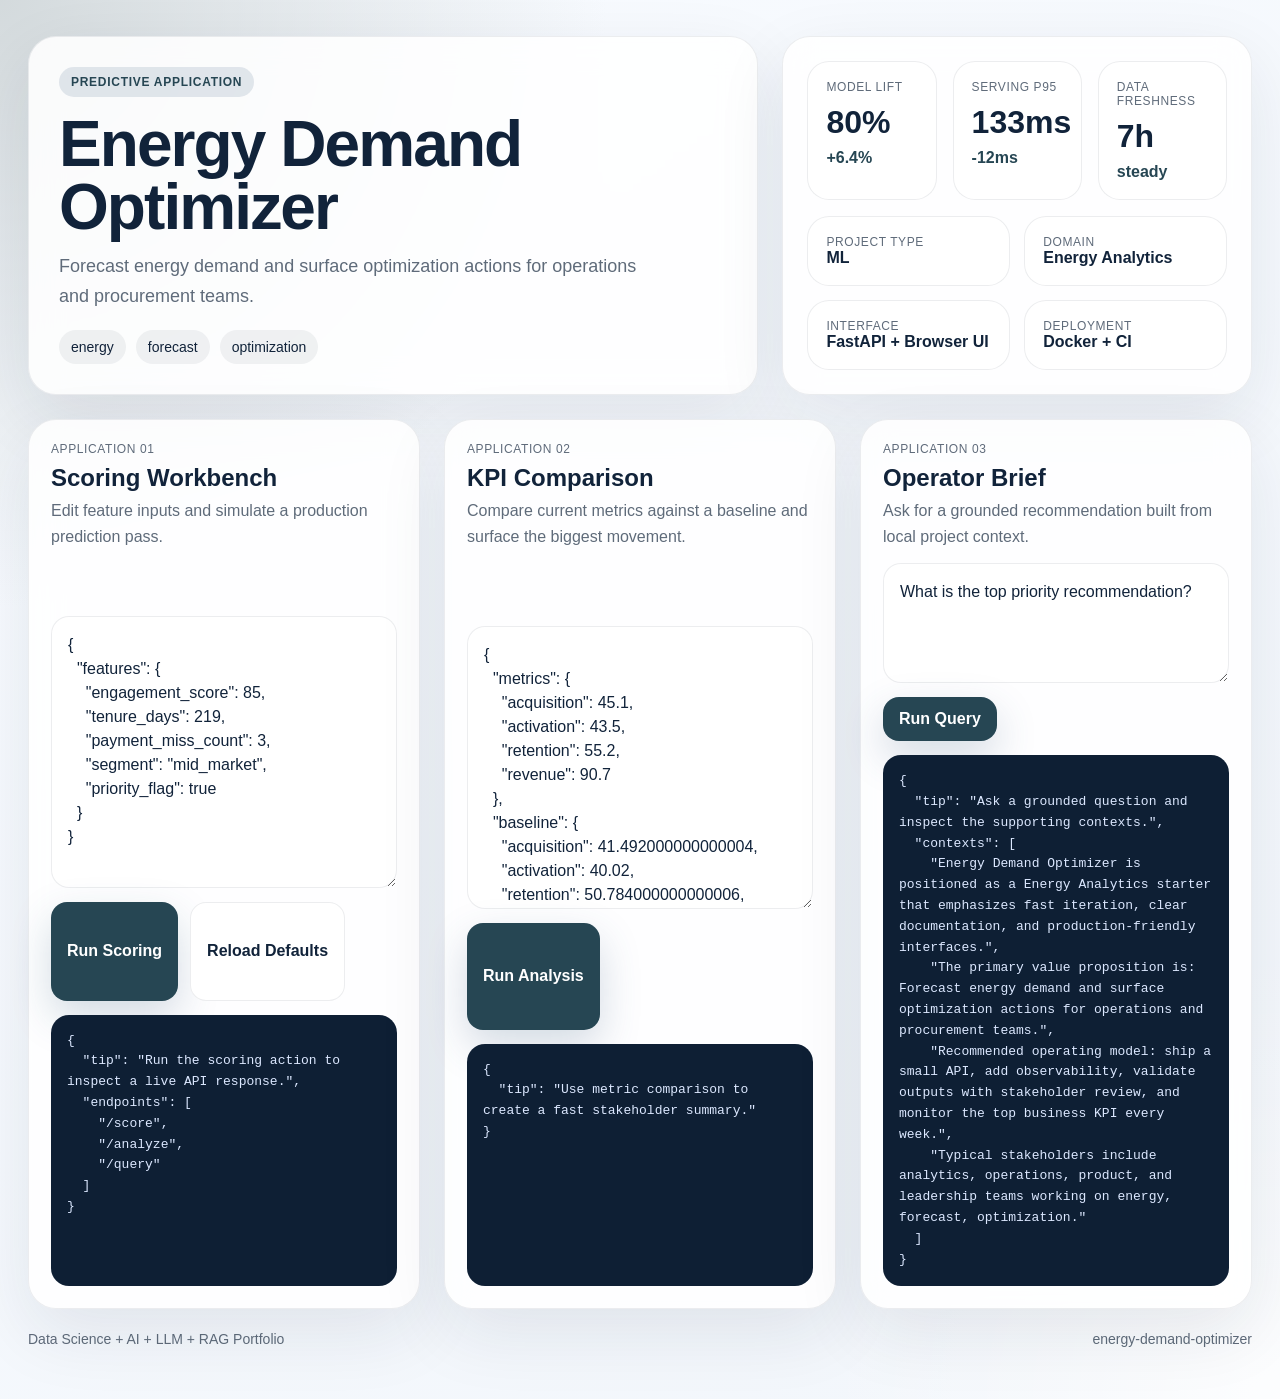
==== src/app/web/index.html @ 28c8a123 "Publish production-ready portfolio project" ====
<!doctype html>
        <html lang="en">
        <head>
          <meta charset="utf-8">
          <meta name="viewport" content="width=device-width, initial-scale=1">
          <title>Energy Demand Optimizer</title>
          <link rel="stylesheet" href="./styles.css">
          <style>:root { --accent: #264653; }</style>
        </head>
        <body>
          <div class="page">
            <section class="hero">
              <div class="panel hero-copy">
                <span class="eyebrow">Predictive Application</span>
                <h1 id="project-title">Energy Demand Optimizer</h1>
                <p id="project-summary" class="lead">Forecast energy demand and surface optimization actions for operations and procurement teams.</p>
                <ul id="project-tags" class="tag-list">
                  <li>energy</li><li>forecast</li><li>optimization</li>
                </ul>
              </div>
              <div class="panel hero-side">
                <div class="metric-grid">
                  <article class='card'><span>Model Lift</span><strong>80%</strong><em>+6.4%</em></article>
<article class='card'><span>Serving P95</span><strong>133ms</strong><em>-12ms</em></article>
<article class='card'><span>Data Freshness</span><strong>7h</strong><em>steady</em></article>
                </div>
                <div class="mini-grid">
                  <article class='mini-card'><span>Project Type</span><strong>ML</strong></article><article class='mini-card'><span>Domain</span><strong>Energy Analytics</strong></article><article class='mini-card'><span>Interface</span><strong>FastAPI + Browser UI</strong></article><article class='mini-card'><span>Deployment</span><strong>Docker + CI</strong></article>
                </div>
              </div>
            </section>
            <section class="app-grid">
              <article class="panel module">
                <div class="module-header">
                  <span>Application 01</span>
                  <h2>Scoring Workbench</h2>
                  <p>Edit feature inputs and simulate a production prediction pass.</p>
                </div>
                <textarea id="score-input"></textarea>
                <div class="button-row">
                  <button id="run-score">Run Scoring</button>
                  <button id="load-defaults" class="secondary" type="button">Reload Defaults</button>
                </div>
                <pre id="score-output"></pre>
              </article>
              <article class="panel module">
                <div class="module-header">
                  <span>Application 02</span>
                  <h2>KPI Comparison</h2>
                  <p>Compare current metrics against a baseline and surface the biggest movement.</p>
                </div>
                <textarea id="analyze-input"></textarea>
                <div class="button-row">
                  <button id="run-analyze">Run Analysis</button>
                </div>
                <pre id="analyze-output"></pre>
              </article>
              <article class="panel module">
                <div class="module-header">
                  <span>Application 03</span>
                  <h2>Operator Brief</h2>
                  <p>Ask for a grounded recommendation built from local project context.</p>
                </div>
                <textarea id="query-input" class="query-input"></textarea>
                <div class="button-row">
                  <button id="run-query">Run Query</button>
                </div>
                <pre id="query-output"></pre>
              </article>
            </section>
            <footer class="footer">
              <span>Data Science + AI + LLM + RAG Portfolio</span>
              <span>energy-demand-optimizer</span>
            </footer>
          </div>
          <script id="bootstrap-data" type="application/json">{"project": {"slug": "energy-demand-optimizer", "title": "Energy Demand Optimizer", "project_type": "ml", "domain": "Energy Analytics", "summary": "Forecast energy demand and surface optimization actions for operations and procurement teams.", "tags": ["energy", "forecast", "optimization"]}, "sample_features": {"engagement_score": 85, "tenure_days": 219, "payment_miss_count": 3, "segment": "mid_market", "priority_flag": true}, "sample_metrics": {"acquisition": 45.1, "activation": 43.5, "retention": 55.2, "revenue": 90.7}, "sample_query": "What is the top priority recommendation?", "knowledge_base": ["Energy Demand Optimizer is positioned as a Energy Analytics starter that emphasizes fast iteration, clear documentation, and production-friendly interfaces.", "The primary value proposition is: Forecast energy demand and surface optimization actions for operations and procurement teams.", "Recommended operating model: ship a small API, add observability, validate outputs with stakeholder review, and monitor the top business KPI every week.", "Typical stakeholders include analytics, operations, product, and leadership teams working on energy, forecast, optimization."], "dashboard_metrics": [{"label": "Model Lift", "value": "80%", "delta": "+6.4%"}, {"label": "Serving P95", "value": "133ms", "delta": "-12ms"}, {"label": "Data Freshness", "value": "7h", "delta": "steady"}]}</script>
          <script src="./app.js"></script>
        </body>
        </html>
---- src/app/web/styles.css ----
:root {
  --accent: #3d5a80;
  --accent-soft: rgba(61, 90, 128, 0.14);
  --bg: #f2f6fb;
  --card: rgba(255, 255, 255, 0.86);
  --line: rgba(16, 32, 51, 0.08);
  --ink: #11233a;
  --muted: #5f6b7a;
  --success: #2a9d8f;
}
* { box-sizing: border-box; }
html, body { margin: 0; min-height: 100%; }
body {
  font-family: "Avenir Next", "Segoe UI", sans-serif;
  color: var(--ink);
  background:
    radial-gradient(circle at top left, color-mix(in srgb, var(--accent) 20%, white), transparent 32%),
    radial-gradient(circle at bottom right, rgba(255,255,255,0.82), transparent 24%),
    linear-gradient(145deg, #f8fbff, var(--bg));
}
.page {
  max-width: 1320px;
  margin: 0 auto;
  padding: 36px 28px 52px;
}
.hero {
  display: grid;
  grid-template-columns: 1.4fr 0.9fr;
  gap: 24px;
  margin-bottom: 24px;
}
.panel {
  background: var(--card);
  border: 1px solid var(--line);
  border-radius: 28px;
  box-shadow: 0 24px 70px rgba(17, 35, 58, 0.09);
  backdrop-filter: blur(16px);
}
.hero-copy {
  padding: 30px;
}
.eyebrow {
  display: inline-flex;
  align-items: center;
  gap: 8px;
  padding: 8px 12px;
  background: var(--accent-soft);
  color: var(--accent);
  border-radius: 999px;
  text-transform: uppercase;
  letter-spacing: 0.06em;
  font-size: 12px;
  font-weight: 700;
}
h1 {
  margin: 16px 0 14px;
  font-size: clamp(2.2rem, 5vw, 4rem);
  line-height: 0.98;
  letter-spacing: -0.03em;
}
.lead {
  font-size: 18px;
  line-height: 1.65;
  color: var(--muted);
  max-width: 60ch;
  margin: 0;
}
.tag-list {
  display: flex;
  flex-wrap: wrap;
  gap: 10px;
  list-style: none;
  margin: 18px 0 0;
  padding: 0;
}
.tag-list li {
  padding: 9px 12px;
  border-radius: 999px;
  background: rgba(17, 35, 58, 0.06);
  color: var(--ink);
  font-size: 14px;
}
.hero-side {
  padding: 24px;
  display: grid;
  gap: 16px;
  align-content: space-between;
}
.metric-grid {
  display: grid;
  grid-template-columns: repeat(3, minmax(0, 1fr));
  gap: 16px;
}
.metric-card,
.mini-card,
.card {
  background: white;
  border: 1px solid var(--line);
  border-radius: 22px;
  padding: 18px;
}
.metric-card span,
.card span,
.mini-card span,
.module-header span {
  display: block;
  color: var(--muted);
  text-transform: uppercase;
  letter-spacing: 0.05em;
  font-size: 12px;
}
.metric-card strong,
.card strong {
  display: block;
  font-size: 32px;
  margin-top: 10px;
}
.metric-card em,
.card em {
  display: inline-block;
  margin-top: 8px;
  font-style: normal;
  color: var(--accent);
  font-weight: 700;
}
.mini-grid {
  display: grid;
  grid-template-columns: repeat(2, minmax(0, 1fr));
  gap: 14px;
}
.app-grid {
  display: grid;
  grid-template-columns: repeat(3, minmax(0, 1fr));
  gap: 24px;
}
.module {
  padding: 22px;
  display: grid;
  gap: 14px;
}
.module-header h2 {
  margin: 8px 0 6px;
  font-size: 24px;
}
.module-header p {
  margin: 0;
  color: var(--muted);
  line-height: 1.6;
}
textarea, input, button {
  font: inherit;
}
textarea {
  width: 100%;
  min-height: 220px;
  resize: vertical;
  border: 1px solid var(--line);
  border-radius: 18px;
  padding: 16px;
  background: rgba(255,255,255,0.92);
  color: var(--ink);
  line-height: 1.5;
}
.query-input {
  min-height: 120px;
}
button {
  border: 0;
  border-radius: 16px;
  background: var(--accent);
  color: white;
  padding: 13px 16px;
  font-weight: 700;
  cursor: pointer;
  box-shadow: 0 16px 40px rgba(61, 90, 128, 0.22);
}
button.secondary {
  background: white;
  color: var(--ink);
  border: 1px solid var(--line);
  box-shadow: none;
}
.button-row {
  display: flex;
  gap: 12px;
  flex-wrap: wrap;
}
pre {
  margin: 0;
  white-space: pre-wrap;
  word-break: break-word;
  background: #0e1f34;
  color: #dce8ff;
  border-radius: 18px;
  padding: 16px;
  min-height: 180px;
  font-size: 13px;
  line-height: 1.6;
  overflow: auto;
}
.footer {
  display: flex;
  justify-content: space-between;
  margin-top: 22px;
  color: var(--muted);
  font-size: 14px;
}
@media (max-width: 1080px) {
  .hero, .app-grid { grid-template-columns: 1fr; }
  .metric-grid { grid-template-columns: 1fr; }
}
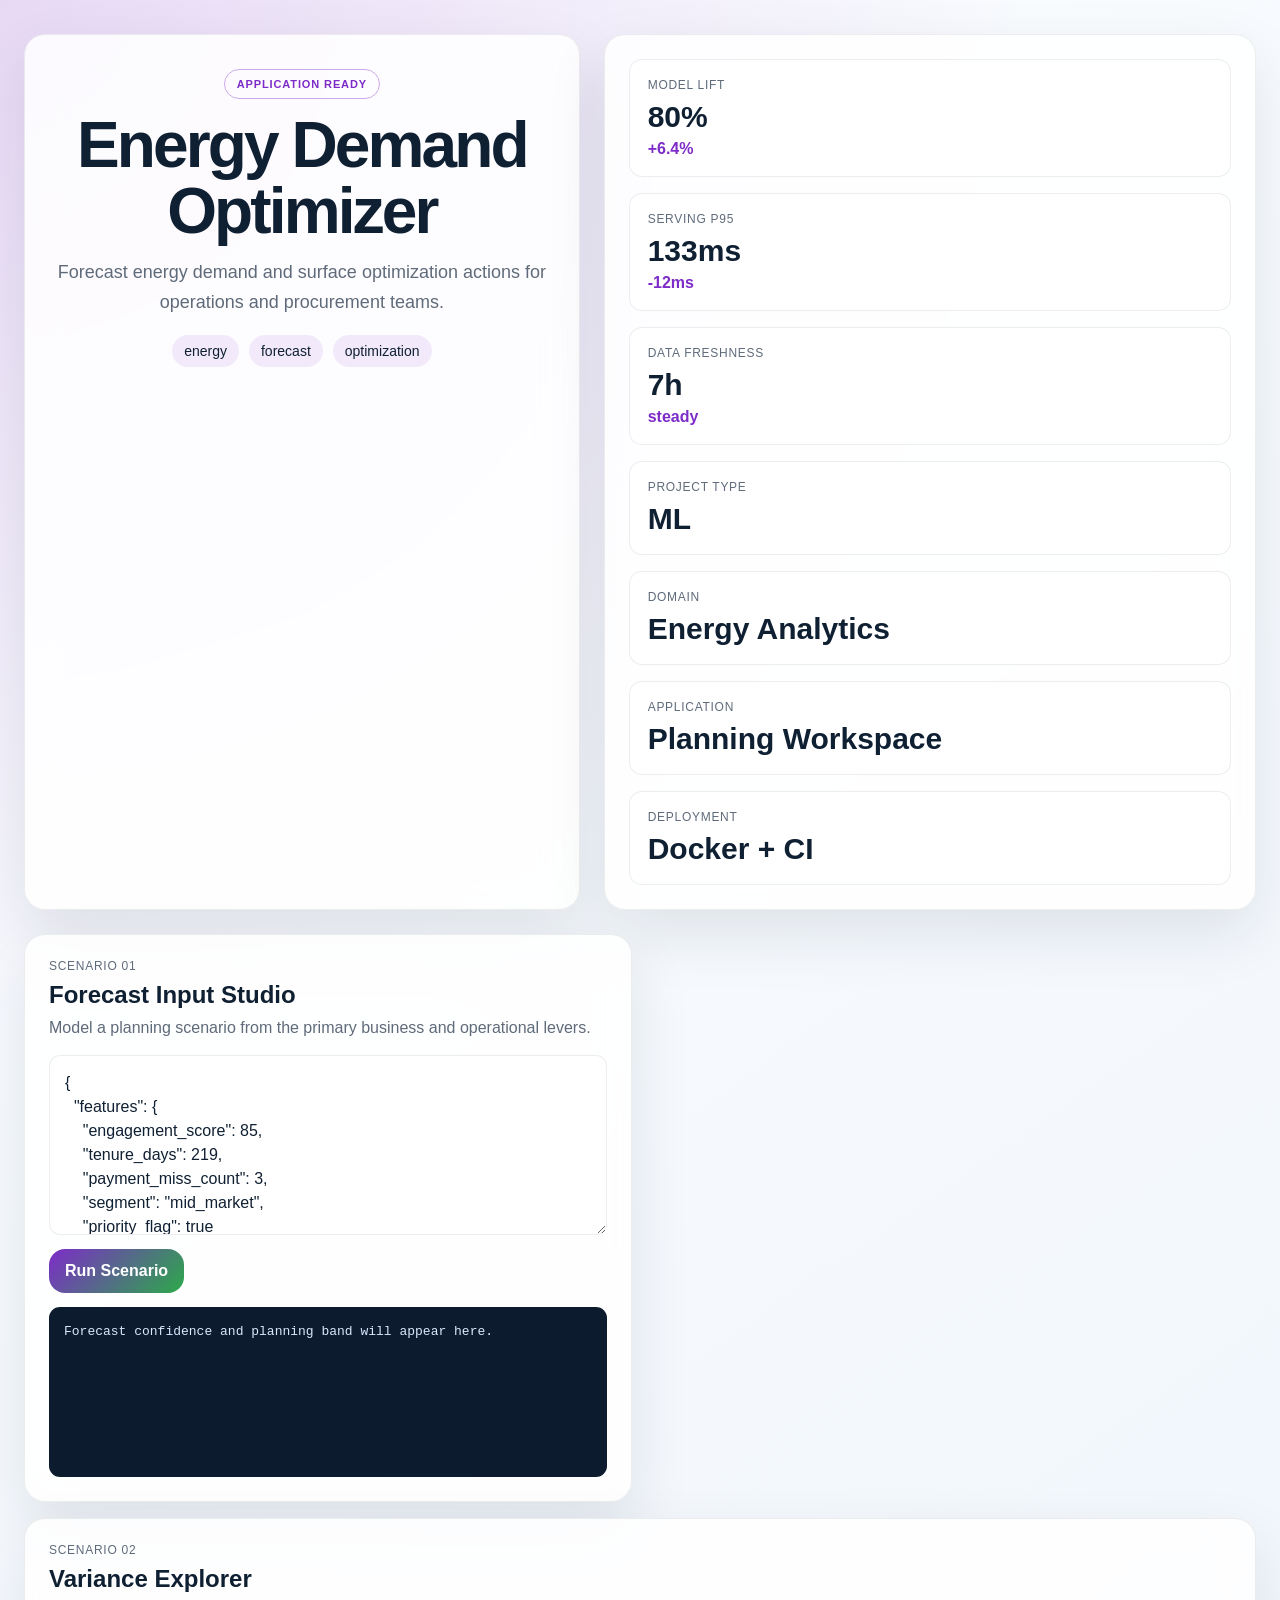
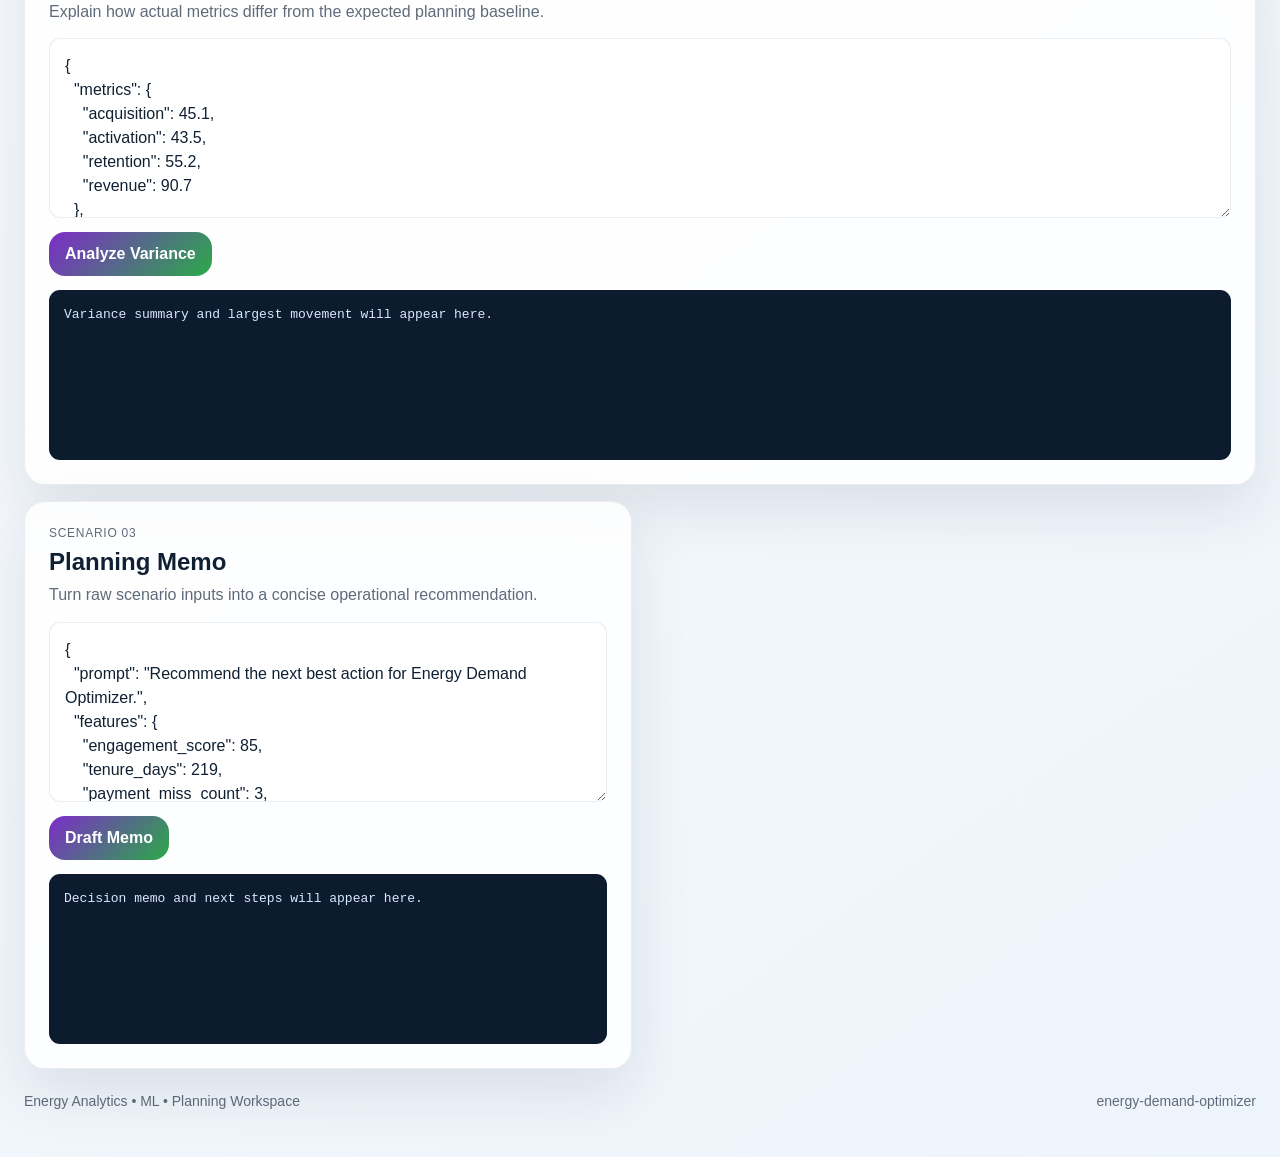
==== commit 5a8c03da: "Publish production-ready portfolio project" ====
--- a/src/app/web/index.html
+++ b/src/app/web/index.html
@@ -6,13 +6,12 @@
           <meta name="viewport" content="width=device-width, initial-scale=1">
           <title>Energy Demand Optimizer</title>
           <link rel="stylesheet" href="./styles.css">
-          <style>:root { --accent: #264653; }</style>
         </head>
-        <body>
-          <div class="page">
+        <body class="surface-mist">
+          <div class="page layout-rail eyebrow-outline headline-tall modules-3 hero-align-center">
             <section class="hero">
               <div class="panel hero-copy">
-                <span class="eyebrow">Predictive Application</span>
+                <span class="eyebrow" data-health>Planning Workspace</span>
                 <h1 id="project-title">Energy Demand Optimizer</h1>
                 <p id="project-summary" class="lead">Forecast energy demand and surface optimization actions for operations and procurement teams.</p>
                 <ul id="project-tags" class="tag-list">
@@ -26,55 +25,90 @@
 <article class='card'><span>Data Freshness</span><strong>7h</strong><em>steady</em></article>
                 </div>
                 <div class="mini-grid">
-                  <article class='mini-card'><span>Project Type</span><strong>ML</strong></article><article class='mini-card'><span>Domain</span><strong>Energy Analytics</strong></article><article class='mini-card'><span>Interface</span><strong>FastAPI + Browser UI</strong></article><article class='mini-card'><span>Deployment</span><strong>Docker + CI</strong></article>
+                  <article class='mini-card'><span>Project Type</span><strong>ML</strong></article><article class='mini-card'><span>Domain</span><strong>Energy Analytics</strong></article><article class='mini-card'><span>Application</span><strong>Planning Workspace</strong></article><article class='mini-card'><span>Deployment</span><strong>Docker + CI</strong></article>
                 </div>
               </div>
             </section>
             <section class="app-grid">
-              <article class="panel module">
-                <div class="module-header">
-                  <span>Application 01</span>
-                  <h2>Scoring Workbench</h2>
-                  <p>Edit feature inputs and simulate a production prediction pass.</p>
-                </div>
-                <textarea id="score-input"></textarea>
-                <div class="button-row">
-                  <button id="run-score">Run Scoring</button>
-                  <button id="load-defaults" class="secondary" type="button">Reload Defaults</button>
-                </div>
-                <pre id="score-output"></pre>
-              </article>
-              <article class="panel module">
-                <div class="module-header">
-                  <span>Application 02</span>
-                  <h2>KPI Comparison</h2>
-                  <p>Compare current metrics against a baseline and surface the biggest movement.</p>
-                </div>
-                <textarea id="analyze-input"></textarea>
-                <div class="button-row">
-                  <button id="run-analyze">Run Analysis</button>
-                </div>
-                <pre id="analyze-output"></pre>
-              </article>
-              <article class="panel module">
-                <div class="module-header">
-                  <span>Application 03</span>
-                  <h2>Operator Brief</h2>
-                  <p>Ask for a grounded recommendation built from local project context.</p>
-                </div>
-                <textarea id="query-input" class="query-input"></textarea>
-                <div class="button-row">
-                  <button id="run-query">Run Query</button>
-                </div>
-                <pre id="query-output"></pre>
-              </article>
+              <article class="panel module js-module span-normal">
+          <div class="module-header">
+            <span>Scenario 01</span>
+            <h2>Forecast Input Studio</h2>
+            <p>Model a planning scenario from the primary business and operational levers.</p>
+          </div>
+          <textarea class="js-input">{
+  &quot;features&quot;: {
+    &quot;engagement_score&quot;: 85,
+    &quot;tenure_days&quot;: 219,
+    &quot;payment_miss_count&quot;: 3,
+    &quot;segment&quot;: &quot;mid_market&quot;,
+    &quot;priority_flag&quot;: true
+  }
+}</textarea>
+          <div class="button-row">
+            <button class="js-run" data-endpoint="/score" data-input-mode="json">Run Scenario</button>
+          </div>
+          <pre class="js-output">Forecast confidence and planning band will appear here.</pre>
+        </article>
+<article class="panel module js-module span-wide">
+          <div class="module-header">
+            <span>Scenario 02</span>
+            <h2>Variance Explorer</h2>
+            <p>Explain how actual metrics differ from the expected planning baseline.</p>
+          </div>
+          <textarea class="js-input">{
+  &quot;metrics&quot;: {
+    &quot;acquisition&quot;: 45.1,
+    &quot;activation&quot;: 43.5,
+    &quot;retention&quot;: 55.2,
+    &quot;revenue&quot;: 90.7
+  },
+  &quot;baseline&quot;: {
+    &quot;acquisition&quot;: 41.49,
+    &quot;activation&quot;: 40.02,
+    &quot;retention&quot;: 50.78,
+    &quot;revenue&quot;: 83.44
+  }
+}</textarea>
+          <div class="button-row">
+            <button class="js-run" data-endpoint="/analyze" data-input-mode="json">Analyze Variance</button>
+          </div>
+          <pre class="js-output">Variance summary and largest movement will appear here.</pre>
+        </article>
+<article class="panel module js-module span-normal">
+          <div class="module-header">
+            <span>Scenario 03</span>
+            <h2>Planning Memo</h2>
+            <p>Turn raw scenario inputs into a concise operational recommendation.</p>
+          </div>
+          <textarea class="js-input">{
+  &quot;prompt&quot;: &quot;Recommend the next best action for Energy Demand Optimizer.&quot;,
+  &quot;features&quot;: {
+    &quot;engagement_score&quot;: 85,
+    &quot;tenure_days&quot;: 219,
+    &quot;payment_miss_count&quot;: 3,
+    &quot;segment&quot;: &quot;mid_market&quot;,
+    &quot;priority_flag&quot;: true
+  },
+  &quot;metrics&quot;: {
+    &quot;acquisition&quot;: 45.1,
+    &quot;activation&quot;: 43.5,
+    &quot;retention&quot;: 55.2,
+    &quot;revenue&quot;: 90.7
+  }
+}</textarea>
+          <div class="button-row">
+            <button class="js-run" data-endpoint="/recommend" data-input-mode="json">Draft Memo</button>
+          </div>
+          <pre class="js-output">Decision memo and next steps will appear here.</pre>
+        </article>
             </section>
             <footer class="footer">
-              <span>Data Science + AI + LLM + RAG Portfolio</span>
+              <span>Energy Analytics • ML • Planning Workspace</span>
               <span>energy-demand-optimizer</span>
             </footer>
           </div>
-          <script id="bootstrap-data" type="application/json">{"project": {"slug": "energy-demand-optimizer", "title": "Energy Demand Optimizer", "project_type": "ml", "domain": "Energy Analytics", "summary": "Forecast energy demand and surface optimization actions for operations and procurement teams.", "tags": ["energy", "forecast", "optimization"]}, "sample_features": {"engagement_score": 85, "tenure_days": 219, "payment_miss_count": 3, "segment": "mid_market", "priority_flag": true}, "sample_metrics": {"acquisition": 45.1, "activation": 43.5, "retention": 55.2, "revenue": 90.7}, "sample_query": "What is the top priority recommendation?", "knowledge_base": ["Energy Demand Optimizer is positioned as a Energy Analytics starter that emphasizes fast iteration, clear documentation, and production-friendly interfaces.", "The primary value proposition is: Forecast energy demand and surface optimization actions for operations and procurement teams.", "Recommended operating model: ship a small API, add observability, validate outputs with stakeholder review, and monitor the top business KPI every week.", "Typical stakeholders include analytics, operations, product, and leadership teams working on energy, forecast, optimization."], "dashboard_metrics": [{"label": "Model Lift", "value": "80%", "delta": "+6.4%"}, {"label": "Serving P95", "value": "133ms", "delta": "-12ms"}, {"label": "Data Freshness", "value": "7h", "delta": "steady"}]}</script>
+          <script id="bootstrap-data" type="application/json">{"project": {"slug": "energy-demand-optimizer", "title": "Energy Demand Optimizer", "project_type": "ml", "domain": "Energy Analytics", "summary": "Forecast energy demand and surface optimization actions for operations and procurement teams.", "tags": ["energy", "forecast", "optimization"]}, "app_archetype": "planner", "ui_profile": {"layout": "rail", "surface": "mist", "font_stack": "\"Space Grotesk\", \"Segoe UI\", sans-serif", "radius": 21, "shadow": 61, "eyebrow_style": "outline", "module_columns": 3, "hero_align": "center", "headline_mode": "tall"}, "app_modules": [{"label": "Scenario 01", "title": "Forecast Input Studio", "description": "Model a planning scenario from the primary business and operational levers.", "endpoint": "/score", "input_mode": "json", "cta": "Run Scenario", "prefill": "{\n  \"features\": {\n    \"engagement_score\": 85,\n    \"tenure_days\": 219,\n    \"payment_miss_count\": 3,\n    \"segment\": \"mid_market\",\n    \"priority_flag\": true\n  }\n}", "hint": "Forecast confidence and planning band will appear here.", "span": "normal"}, {"label": "Scenario 02", "title": "Variance Explorer", "description": "Explain how actual metrics differ from the expected planning baseline.", "endpoint": "/analyze", "input_mode": "json", "cta": "Analyze Variance", "prefill": "{\n  \"metrics\": {\n    \"acquisition\": 45.1,\n    \"activation\": 43.5,\n    \"retention\": 55.2,\n    \"revenue\": 90.7\n  },\n  \"baseline\": {\n    \"acquisition\": 41.49,\n    \"activation\": 40.02,\n    \"retention\": 50.78,\n    \"revenue\": 83.44\n  }\n}", "hint": "Variance summary and largest movement will appear here.", "span": "wide"}, {"label": "Scenario 03", "title": "Planning Memo", "description": "Turn raw scenario inputs into a concise operational recommendation.", "endpoint": "/recommend", "input_mode": "json", "cta": "Draft Memo", "prefill": "{\n  \"prompt\": \"Recommend the next best action for Energy Demand Optimizer.\",\n  \"features\": {\n    \"engagement_score\": 85,\n    \"tenure_days\": 219,\n    \"payment_miss_count\": 3,\n    \"segment\": \"mid_market\",\n    \"priority_flag\": true\n  },\n  \"metrics\": {\n    \"acquisition\": 45.1,\n    \"activation\": 43.5,\n    \"retention\": 55.2,\n    \"revenue\": 90.7\n  }\n}", "hint": "Decision memo and next steps will appear here.", "span": "normal"}], "sample_features": {"engagement_score": 85, "tenure_days": 219, "payment_miss_count": 3, "segment": "mid_market", "priority_flag": true}, "sample_metrics": {"acquisition": 45.1, "activation": 43.5, "retention": 55.2, "revenue": 90.7}, "knowledge_base": ["Energy Demand Optimizer is positioned as a Energy Analytics starter that emphasizes fast iteration, clear documentation, and production-friendly interfaces.", "The primary value proposition is: Forecast energy demand and surface optimization actions for operations and procurement teams.", "Recommended operating model: ship a small API, add observability, validate outputs with stakeholder review, and monitor the top business KPI every week.", "Typical stakeholders include analytics, operations, product, and leadership teams working on energy, forecast, optimization."], "dashboard_metrics": [{"label": "Model Lift", "value": "80%", "delta": "+6.4%"}, {"label": "Serving P95", "value": "133ms", "delta": "-12ms"}, {"label": "Data Freshness", "value": "7h", "delta": "steady"}]}</script>
           <script src="./app.js"></script>
         </body>
         </html>
--- a/src/app/web/styles.css
+++ b/src/app/web/styles.css
@@ -1,141 +1,185 @@
 
 :root {
-  --accent: #3d5a80;
-  --accent-soft: rgba(61, 90, 128, 0.14);
-  --bg: #f2f6fb;
+  --accent: #7d2cc8;
+  --accent-2: #2ca949;
+  --accent-soft: color-mix(in srgb, var(--accent) 18%, white);
+  --radius: 21px;
+  --shadow-size: 61px;
+  --font-stack: "Space Grotesk", "Segoe UI", sans-serif;
+  --bg: #f4f7fb;
   --card: rgba(255, 255, 255, 0.86);
   --line: rgba(16, 32, 51, 0.08);
-  --ink: #11233a;
+  --ink: #102033;
   --muted: #5f6b7a;
-  --success: #2a9d8f;
+  --output-bg: #0d1b2e;
+  --output-ink: #dae8ff;
 }
 * { box-sizing: border-box; }
 html, body { margin: 0; min-height: 100%; }
 body {
-  font-family: "Avenir Next", "Segoe UI", sans-serif;
+  font-family: var(--font-stack);
   color: var(--ink);
-  background:
-    radial-gradient(circle at top left, color-mix(in srgb, var(--accent) 20%, white), transparent 32%),
-    radial-gradient(circle at bottom right, rgba(255,255,255,0.82), transparent 24%),
-    linear-gradient(145deg, #f8fbff, var(--bg));
+  background: linear-gradient(145deg, #f8fbff, var(--bg));
+}
+body.surface-mist {
+  --bg: #eef4fb;
+  background:
+    radial-gradient(circle at top left, color-mix(in srgb, var(--accent) 18%, white), transparent 34%),
+    linear-gradient(145deg, #fbfdff, var(--bg));
+}
+body.surface-aurora {
+  --bg: #edf1ff;
+  background:
+    radial-gradient(circle at 0% 0%, color-mix(in srgb, var(--accent) 22%, white), transparent 38%),
+    radial-gradient(circle at 100% 100%, color-mix(in srgb, var(--accent-2) 20%, white), transparent 28%),
+    linear-gradient(135deg, #f7f8ff, var(--bg));
+}
+body.surface-sand {
+  --bg: #f5efe8;
+  --card: rgba(255, 251, 246, 0.9);
+  background:
+    linear-gradient(135deg, rgba(255,255,255,0.82), rgba(245, 239, 232, 0.98)),
+    radial-gradient(circle at top right, color-mix(in srgb, var(--accent) 16%, white), transparent 32%);
+}
+body.surface-slate {
+  --bg: #ecf0f7;
+  --card: rgba(248, 250, 255, 0.88);
+  background:
+    linear-gradient(160deg, #f7f9fc, var(--bg)),
+    radial-gradient(circle at bottom left, color-mix(in srgb, var(--accent-2) 16%, white), transparent 34%);
+}
+body.surface-paper {
+  --bg: #f8f8f4;
+  --card: rgba(255,255,255,0.93);
+  background:
+    linear-gradient(180deg, #fffefb, var(--bg));
+}
+body.surface-ink {
+  --bg: #0f1726;
+  --card: rgba(15, 23, 38, 0.88);
+  --line: rgba(226, 238, 255, 0.1);
+  --ink: #f5f8ff;
+  --muted: #b4c0cf;
+  --output-bg: rgba(255,255,255,0.06);
+  --output-ink: #f5f8ff;
+  background:
+    radial-gradient(circle at top left, color-mix(in srgb, var(--accent) 28%, transparent), transparent 42%),
+    linear-gradient(145deg, #09111d, var(--bg));
 }
 .page {
-  max-width: 1320px;
+  max-width: 1360px;
   margin: 0 auto;
-  padding: 36px 28px 52px;
-}
-.hero {
-  display: grid;
-  grid-template-columns: 1.4fr 0.9fr;
+  padding: 34px 24px 48px;
+  display: grid;
   gap: 24px;
-  margin-bottom: 24px;
 }
 .panel {
   background: var(--card);
   border: 1px solid var(--line);
-  border-radius: 28px;
-  box-shadow: 0 24px 70px rgba(17, 35, 58, 0.09);
-  backdrop-filter: blur(16px);
-}
-.hero-copy {
-  padding: 30px;
+  border-radius: var(--radius);
+  box-shadow: 0 24px var(--shadow-size) rgba(16, 32, 51, 0.1);
+  backdrop-filter: blur(18px);
+}
+.hero {
+  display: grid;
+  gap: 24px;
+}
+.hero-copy,
+.hero-side,
+.module {
+  padding: 24px;
 }
 .eyebrow {
   display: inline-flex;
   align-items: center;
   gap: 8px;
   padding: 8px 12px;
+  border-radius: 999px;
   background: var(--accent-soft);
   color: var(--accent);
-  border-radius: 999px;
   text-transform: uppercase;
-  letter-spacing: 0.06em;
-  font-size: 12px;
-  font-weight: 700;
+  letter-spacing: 0.08em;
+  font-size: 11px;
+  font-weight: 800;
+}
+.page.eyebrow-outline .eyebrow {
+  background: transparent;
+  border: 1px solid color-mix(in srgb, var(--accent) 40%, white);
+}
+.page.eyebrow-soft .eyebrow {
+  background: color-mix(in srgb, var(--accent) 12%, white);
+  color: color-mix(in srgb, var(--accent) 82%, black);
 }
 h1 {
-  margin: 16px 0 14px;
-  font-size: clamp(2.2rem, 5vw, 4rem);
-  line-height: 0.98;
-  letter-spacing: -0.03em;
-}
+  margin: 14px 0 12px;
+  font-size: clamp(2.2rem, 5vw, 4.4rem);
+  line-height: 0.96;
+  letter-spacing: -0.045em;
+}
+.page.headline-compact h1 { max-width: 10ch; }
+.page.headline-tall h1 { line-height: 1.03; font-size: clamp(2.4rem, 5vw, 4.8rem); }
 .lead {
+  margin: 0;
   font-size: 18px;
-  line-height: 1.65;
+  line-height: 1.68;
   color: var(--muted);
-  max-width: 60ch;
-  margin: 0;
+  max-width: 62ch;
 }
 .tag-list {
+  list-style: none;
   display: flex;
   flex-wrap: wrap;
   gap: 10px;
-  list-style: none;
   margin: 18px 0 0;
   padding: 0;
 }
 .tag-list li {
-  padding: 9px 12px;
+  padding: 8px 12px;
   border-radius: 999px;
-  background: rgba(17, 35, 58, 0.06);
+  background: color-mix(in srgb, var(--accent) 10%, white);
   color: var(--ink);
   font-size: 14px;
 }
 .hero-side {
-  padding: 24px;
   display: grid;
   gap: 16px;
-  align-content: space-between;
-}
-.metric-grid {
-  display: grid;
-  grid-template-columns: repeat(3, minmax(0, 1fr));
+}
+.metric-grid,
+.mini-grid,
+.app-grid {
+  display: grid;
   gap: 16px;
 }
-.metric-card,
-.mini-card,
-.card {
-  background: white;
+.card,
+.mini-card {
+  background: color-mix(in srgb, var(--card) 92%, white);
   border: 1px solid var(--line);
-  border-radius: 22px;
+  border-radius: calc(var(--radius) - 8px);
   padding: 18px;
 }
-.metric-card span,
 .card span,
 .mini-card span,
 .module-header span {
   display: block;
   color: var(--muted);
   text-transform: uppercase;
-  letter-spacing: 0.05em;
+  letter-spacing: 0.06em;
   font-size: 12px;
 }
-.metric-card strong,
-.card strong {
+.card strong,
+.mini-card strong {
   display: block;
-  font-size: 32px;
-  margin-top: 10px;
-}
-.metric-card em,
+  margin-top: 8px;
+  font-size: 30px;
+}
 .card em {
   display: inline-block;
-  margin-top: 8px;
+  margin-top: 6px;
   font-style: normal;
   color: var(--accent);
   font-weight: 700;
 }
-.mini-grid {
-  display: grid;
-  grid-template-columns: repeat(2, minmax(0, 1fr));
-  gap: 14px;
-}
-.app-grid {
-  display: grid;
-  grid-template-columns: repeat(3, minmax(0, 1fr));
-  gap: 24px;
-}
 .module {
-  padding: 22px;
   display: grid;
   gap: 14px;
 }
@@ -148,65 +192,157 @@
   color: var(--muted);
   line-height: 1.6;
 }
-textarea, input, button {
+textarea,
+button {
   font: inherit;
 }
 textarea {
   width: 100%;
-  min-height: 220px;
+  min-height: 180px;
   resize: vertical;
   border: 1px solid var(--line);
-  border-radius: 18px;
-  padding: 16px;
-  background: rgba(255,255,255,0.92);
+  border-radius: calc(var(--radius) - 10px);
+  padding: 15px;
+  background: rgba(255,255,255,0.82);
   color: var(--ink);
   line-height: 1.5;
 }
-.query-input {
-  min-height: 120px;
+body.surface-ink textarea {
+  background: rgba(255,255,255,0.05);
+}
+.module-input-text {
+  min-height: 110px;
+}
+.button-row {
+  display: flex;
+  flex-wrap: wrap;
+  gap: 10px;
 }
 button {
   border: 0;
   border-radius: 16px;
-  background: var(--accent);
+  background: linear-gradient(135deg, var(--accent), var(--accent-2));
   color: white;
   padding: 13px 16px;
   font-weight: 700;
   cursor: pointer;
-  box-shadow: 0 16px 40px rgba(61, 90, 128, 0.22);
-}
-button.secondary {
-  background: white;
-  color: var(--ink);
-  border: 1px solid var(--line);
-  box-shadow: none;
-}
-.button-row {
-  display: flex;
-  gap: 12px;
-  flex-wrap: wrap;
 }
 pre {
   margin: 0;
   white-space: pre-wrap;
   word-break: break-word;
-  background: #0e1f34;
-  color: #dce8ff;
-  border-radius: 18px;
-  padding: 16px;
-  min-height: 180px;
+  background: var(--output-bg);
+  color: var(--output-ink);
+  border-radius: calc(var(--radius) - 10px);
+  padding: 15px;
+  min-height: 170px;
+  line-height: 1.58;
   font-size: 13px;
-  line-height: 1.6;
   overflow: auto;
 }
 .footer {
   display: flex;
   justify-content: space-between;
-  margin-top: 22px;
   color: var(--muted);
   font-size: 14px;
 }
-@media (max-width: 1080px) {
-  .hero, .app-grid { grid-template-columns: 1fr; }
-  .metric-grid { grid-template-columns: 1fr; }
-}
+.page.layout-horizon .hero {
+  grid-template-columns: 1.45fr 1fr;
+  align-items: stretch;
+}
+.page.layout-horizon.modules-2 .app-grid,
+.page.layout-horizon.modules-3 .app-grid {
+  grid-template-columns: repeat(3, minmax(0, 1fr));
+}
+.page.layout-rail .hero {
+  grid-template-columns: 0.92fr 1.08fr;
+}
+.page.layout-rail .hero-copy {
+  padding-top: 34px;
+}
+.page.layout-rail .app-grid {
+  grid-template-columns: repeat(2, minmax(0, 1fr));
+}
+.page.layout-folio .hero {
+  grid-template-columns: 1fr;
+}
+.page.layout-folio .hero-copy {
+  text-align: center;
+}
+.page.layout-folio .lead {
+  margin-inline: auto;
+}
+.page.layout-folio .tag-list {
+  justify-content: center;
+}
+.page.layout-folio .metric-grid {
+  grid-template-columns: repeat(3, minmax(0, 1fr));
+}
+.page.layout-folio .mini-grid {
+  grid-template-columns: repeat(4, minmax(0, 1fr));
+}
+.page.layout-folio .app-grid {
+  grid-template-columns: repeat(2, minmax(0, 1fr));
+}
+.page.layout-board .hero {
+  grid-template-columns: 1fr;
+}
+.page.layout-board .hero-side {
+  grid-template-columns: 1.2fr 0.8fr;
+  align-items: start;
+}
+.page.layout-board .metric-grid {
+  grid-template-columns: repeat(3, minmax(0, 1fr));
+}
+.page.layout-board .app-grid {
+  grid-template-columns: repeat(4, minmax(0, 1fr));
+}
+.page.layout-stack .hero {
+  grid-template-columns: 1fr;
+}
+.page.layout-stack .hero-side {
+  grid-template-columns: repeat(2, minmax(0, 1fr));
+}
+.page.layout-stack .app-grid {
+  grid-template-columns: repeat(3, minmax(0, 1fr));
+}
+.page.layout-console .hero {
+  grid-template-columns: 1.1fr 0.9fr;
+}
+.page.layout-console .panel,
+.page.layout-console .card,
+.page.layout-console .mini-card {
+  border-radius: 18px;
+}
+.page.modules-2 .app-grid {
+  grid-template-columns: repeat(2, minmax(0, 1fr));
+}
+.module.span-wide {
+  grid-column: span 2;
+}
+.hero-align-center .hero-copy {
+  text-align: center;
+}
+.hero-align-center .lead,
+.hero-align-center .tag-list {
+  margin-inline: auto;
+  justify-content: center;
+}
+@media (max-width: 1120px) {
+  .page.layout-horizon .hero,
+  .page.layout-rail .hero,
+  .page.layout-console .hero,
+  .page.layout-board .hero-side,
+  .page.layout-folio .mini-grid,
+  .page.layout-stack .hero-side,
+  .page.modules-2 .app-grid,
+  .page.layout-board .app-grid,
+  .page.layout-stack .app-grid,
+  .page.layout-horizon.modules-3 .app-grid,
+  .page.layout-folio .app-grid {
+    grid-template-columns: 1fr;
+  }
+  .module.span-wide {
+    grid-column: auto;
+  }
+}
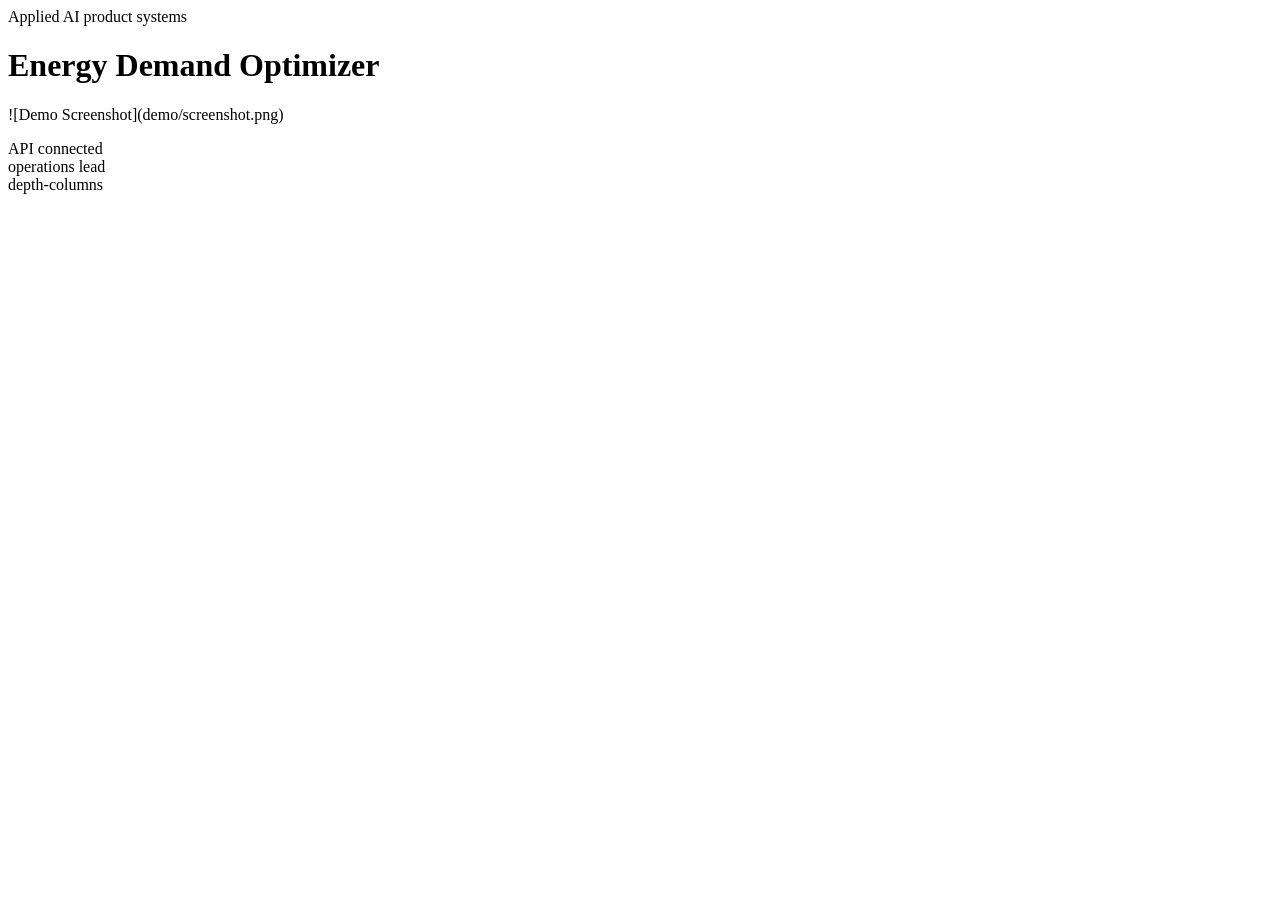
==== commit f80f10c4: "Upgrade to production-grade app scaffold and 3D landing page" ====
--- a/src/app/web/index.html
+++ b/src/app/web/index.html
@@ -1,114 +1,29 @@
-
-        <!doctype html>
-        <html lang="en">
-        <head>
-          <meta charset="utf-8">
-          <meta name="viewport" content="width=device-width, initial-scale=1">
-          <title>Energy Demand Optimizer</title>
-          <link rel="stylesheet" href="./styles.css">
-        </head>
-        <body class="surface-mist">
-          <div class="page layout-rail eyebrow-outline headline-tall modules-3 hero-align-center">
-            <section class="hero">
-              <div class="panel hero-copy">
-                <span class="eyebrow" data-health>Planning Workspace</span>
-                <h1 id="project-title">Energy Demand Optimizer</h1>
-                <p id="project-summary" class="lead">Forecast energy demand and surface optimization actions for operations and procurement teams.</p>
-                <ul id="project-tags" class="tag-list">
-                  <li>energy</li><li>forecast</li><li>optimization</li>
-                </ul>
-              </div>
-              <div class="panel hero-side">
-                <div class="metric-grid">
-                  <article class='card'><span>Model Lift</span><strong>80%</strong><em>+6.4%</em></article>
-<article class='card'><span>Serving P95</span><strong>133ms</strong><em>-12ms</em></article>
-<article class='card'><span>Data Freshness</span><strong>7h</strong><em>steady</em></article>
-                </div>
-                <div class="mini-grid">
-                  <article class='mini-card'><span>Project Type</span><strong>ML</strong></article><article class='mini-card'><span>Domain</span><strong>Energy Analytics</strong></article><article class='mini-card'><span>Application</span><strong>Planning Workspace</strong></article><article class='mini-card'><span>Deployment</span><strong>Docker + CI</strong></article>
-                </div>
-              </div>
-            </section>
-            <section class="app-grid">
-              <article class="panel module js-module span-normal">
-          <div class="module-header">
-            <span>Scenario 01</span>
-            <h2>Forecast Input Studio</h2>
-            <p>Model a planning scenario from the primary business and operational levers.</p>
-          </div>
-          <textarea class="js-input">{
-  &quot;features&quot;: {
-    &quot;engagement_score&quot;: 85,
-    &quot;tenure_days&quot;: 219,
-    &quot;payment_miss_count&quot;: 3,
-    &quot;segment&quot;: &quot;mid_market&quot;,
-    &quot;priority_flag&quot;: true
-  }
-}</textarea>
-          <div class="button-row">
-            <button class="js-run" data-endpoint="/score" data-input-mode="json">Run Scenario</button>
-          </div>
-          <pre class="js-output">Forecast confidence and planning band will appear here.</pre>
-        </article>
-<article class="panel module js-module span-wide">
-          <div class="module-header">
-            <span>Scenario 02</span>
-            <h2>Variance Explorer</h2>
-            <p>Explain how actual metrics differ from the expected planning baseline.</p>
-          </div>
-          <textarea class="js-input">{
-  &quot;metrics&quot;: {
-    &quot;acquisition&quot;: 45.1,
-    &quot;activation&quot;: 43.5,
-    &quot;retention&quot;: 55.2,
-    &quot;revenue&quot;: 90.7
-  },
-  &quot;baseline&quot;: {
-    &quot;acquisition&quot;: 41.49,
-    &quot;activation&quot;: 40.02,
-    &quot;retention&quot;: 50.78,
-    &quot;revenue&quot;: 83.44
-  }
-}</textarea>
-          <div class="button-row">
-            <button class="js-run" data-endpoint="/analyze" data-input-mode="json">Analyze Variance</button>
-          </div>
-          <pre class="js-output">Variance summary and largest movement will appear here.</pre>
-        </article>
-<article class="panel module js-module span-normal">
-          <div class="module-header">
-            <span>Scenario 03</span>
-            <h2>Planning Memo</h2>
-            <p>Turn raw scenario inputs into a concise operational recommendation.</p>
-          </div>
-          <textarea class="js-input">{
-  &quot;prompt&quot;: &quot;Recommend the next best action for Energy Demand Optimizer.&quot;,
-  &quot;features&quot;: {
-    &quot;engagement_score&quot;: 85,
-    &quot;tenure_days&quot;: 219,
-    &quot;payment_miss_count&quot;: 3,
-    &quot;segment&quot;: &quot;mid_market&quot;,
-    &quot;priority_flag&quot;: true
-  },
-  &quot;metrics&quot;: {
-    &quot;acquisition&quot;: 45.1,
-    &quot;activation&quot;: 43.5,
-    &quot;retention&quot;: 55.2,
-    &quot;revenue&quot;: 90.7
-  }
-}</textarea>
-          <div class="button-row">
-            <button class="js-run" data-endpoint="/recommend" data-input-mode="json">Draft Memo</button>
-          </div>
-          <pre class="js-output">Decision memo and next steps will appear here.</pre>
-        </article>
-            </section>
-            <footer class="footer">
-              <span>Energy Analytics • ML • Planning Workspace</span>
-              <span>energy-demand-optimizer</span>
-            </footer>
-          </div>
-          <script id="bootstrap-data" type="application/json">{"project": {"slug": "energy-demand-optimizer", "title": "Energy Demand Optimizer", "project_type": "ml", "domain": "Energy Analytics", "summary": "Forecast energy demand and surface optimization actions for operations and procurement teams.", "tags": ["energy", "forecast", "optimization"]}, "app_archetype": "planner", "ui_profile": {"layout": "rail", "surface": "mist", "font_stack": "\"Space Grotesk\", \"Segoe UI\", sans-serif", "radius": 21, "shadow": 61, "eyebrow_style": "outline", "module_columns": 3, "hero_align": "center", "headline_mode": "tall"}, "app_modules": [{"label": "Scenario 01", "title": "Forecast Input Studio", "description": "Model a planning scenario from the primary business and operational levers.", "endpoint": "/score", "input_mode": "json", "cta": "Run Scenario", "prefill": "{\n  \"features\": {\n    \"engagement_score\": 85,\n    \"tenure_days\": 219,\n    \"payment_miss_count\": 3,\n    \"segment\": \"mid_market\",\n    \"priority_flag\": true\n  }\n}", "hint": "Forecast confidence and planning band will appear here.", "span": "normal"}, {"label": "Scenario 02", "title": "Variance Explorer", "description": "Explain how actual metrics differ from the expected planning baseline.", "endpoint": "/analyze", "input_mode": "json", "cta": "Analyze Variance", "prefill": "{\n  \"metrics\": {\n    \"acquisition\": 45.1,\n    \"activation\": 43.5,\n    \"retention\": 55.2,\n    \"revenue\": 90.7\n  },\n  \"baseline\": {\n    \"acquisition\": 41.49,\n    \"activation\": 40.02,\n    \"retention\": 50.78,\n    \"revenue\": 83.44\n  }\n}", "hint": "Variance summary and largest movement will appear here.", "span": "wide"}, {"label": "Scenario 03", "title": "Planning Memo", "description": "Turn raw scenario inputs into a concise operational recommendation.", "endpoint": "/recommend", "input_mode": "json", "cta": "Draft Memo", "prefill": "{\n  \"prompt\": \"Recommend the next best action for Energy Demand Optimizer.\",\n  \"features\": {\n    \"engagement_score\": 85,\n    \"tenure_days\": 219,\n    \"payment_miss_count\": 3,\n    \"segment\": \"mid_market\",\n    \"priority_flag\": true\n  },\n  \"metrics\": {\n    \"acquisition\": 45.1,\n    \"activation\": 43.5,\n    \"retention\": 55.2,\n    \"revenue\": 90.7\n  }\n}", "hint": "Decision memo and next steps will appear here.", "span": "normal"}], "sample_features": {"engagement_score": 85, "tenure_days": 219, "payment_miss_count": 3, "segment": "mid_market", "priority_flag": true}, "sample_metrics": {"acquisition": 45.1, "activation": 43.5, "retention": 55.2, "revenue": 90.7}, "knowledge_base": ["Energy Demand Optimizer is positioned as a Energy Analytics starter that emphasizes fast iteration, clear documentation, and production-friendly interfaces.", "The primary value proposition is: Forecast energy demand and surface optimization actions for operations and procurement teams.", "Recommended operating model: ship a small API, add observability, validate outputs with stakeholder review, and monitor the top business KPI every week.", "Typical stakeholders include analytics, operations, product, and leadership teams working on energy, forecast, optimization."], "dashboard_metrics": [{"label": "Model Lift", "value": "80%", "delta": "+6.4%"}, {"label": "Serving P95", "value": "133ms", "delta": "-12ms"}, {"label": "Data Freshness", "value": "7h", "delta": "steady"}]}</script>
-          <script src="./app.js"></script>
-        </body>
-        </html>
+<!DOCTYPE html>
+<html lang="en">
+<head>
+  <meta charset="UTF-8" />
+  <meta name="viewport" content="width=device-width, initial-scale=1.0" />
+  <title>Energy Demand Optimizer App</title>
+  <link rel="stylesheet" href="/assets/styles.css" />
+</head>
+<body>
+  <div id="scene" class="app-scene">
+    <header class="shell hero">
+      <div>
+        <span class="eyebrow">Applied AI product systems</span>
+        <h1>Energy Demand Optimizer</h1>
+        <p>![Demo Screenshot](demo/screenshot.png)</p>
+      </div>
+      <aside class="status-card">
+        <div class="pill">API connected</div>
+        <div class="pill">operations lead</div>
+        <div class="pill">depth-columns</div>
+      </aside>
+    </header>
+    <section id="metrics" class="grid metrics"></section>
+    <section id="signals" class="grid signals"></section>
+  </div>
+  <script>window.PROJECT_MANIFEST = {"slug": "energy-demand-optimizer", "title": "Energy Demand Optimizer", "summary": "![Demo Screenshot](demo/screenshot.png)", "domain": "Applied AI product systems", "audience": "operations lead", "promise": "Turn promising technical capability into a production-shaped workflow for real teams.", "hero": ["Production-grade app scaffold with API, CI, tests, Docker, and GitHub Pages landing.", "3D landing surface designed for GitHub Pages and recruiter-friendly storytelling.", "App backend structured for local or container deployment without changing the product narrative."], "kpis": [{"label": "Workflow clarity", "value": "85%", "note": "Operator actions mapped to product stages"}, {"label": "Deployment posture", "value": "API + Docker", "note": "Local and containerized startup paths"}, {"label": "Presentation layer", "value": "3D Pages ready", "note": "Static GitHub landing page included"}], "stages": ["ingest", "validate", "analyze", "decide", "monitor"], "cards": [{"title": "Operator cockpit", "body": "One-screen surface for the operations lead to understand what matters first."}, {"title": "API contract", "body": "Structured endpoints for health, manifest, readiness, and showcase data."}, {"title": "Deployment path", "body": "Repository includes Docker, Compose, CI workflow, and a Pages-ready landing surface."}], "scene": "depth-columns", "theme": {"bg": "#0c0812", "surface": "#171022", "ink": "#f5f0ff", "muted": "#a99bc2", "accent": "#c38fff", "accent2": "#6cf0ff"}, "pages_url": "https://r-behera.github.io/energy-demand-optimizer/", "api_examples": {"health": {"status": "ok", "project": "energy-demand-optimizer"}, "readiness": {"api": "ready", "landing_page": "docs/index.html", "container": "Dockerfile present"}, "signals": [{"name": "Decision coverage", "status": "strong", "detail": "App and landing narrative aligned"}, {"name": "Operator context", "status": "strong", "detail": "Primary user anchored as operations lead"}, {"name": "Delivery path", "status": "ready", "detail": "Pages + containerized app scaffold generated"}]}};</script>
+  <script src="/assets/app.js"></script>
+</body>
+</html>
